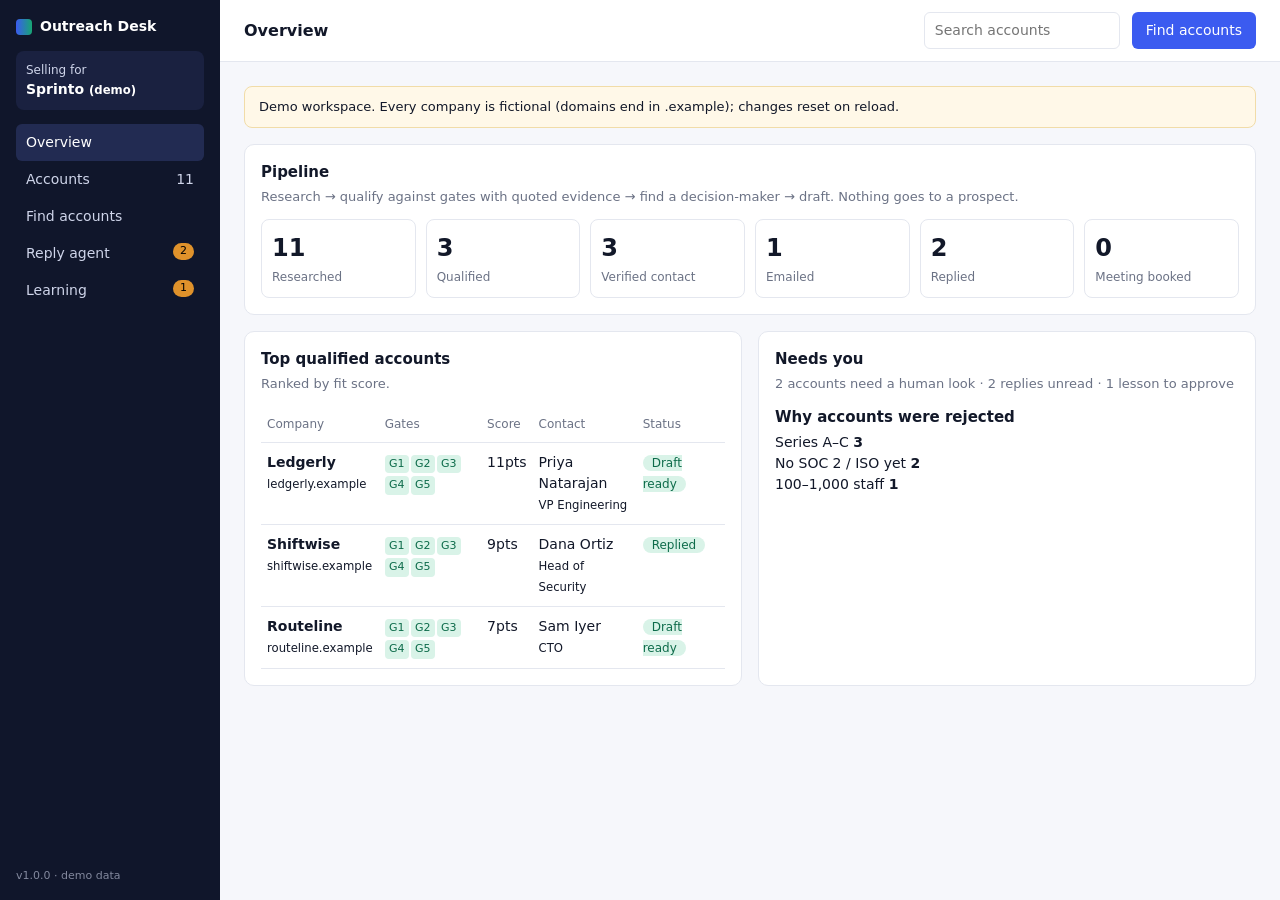
==== index.html @ 44a88e4c "Outreach Desk demo app Co-Authored-By: Claude Sonnet 5.5 <noreply@anthropic.com>" ====
<!doctype html>
<html lang="en">
<head>
<meta charset="utf-8">
<meta name="viewport" content="width=device-width,initial-scale=1">
<title>Outreach Desk</title>
<link rel="stylesheet" href="style.css">
</head>
<body>
<aside>
  <div class="brand"><span class="logo"></span>Outreach Desk</div>
  <div class="selling">Selling for<b>Sprinto <small>(demo)</small></b></div>
  <nav id="nav"></nav>
  <div class="foot">v1.0.0 · demo data</div>
</aside>
<div class="main">
  <header>
    <h1 id="title">Overview</h1>
    <input id="search" placeholder="Search accounts">
    <button class="primary" onclick="go('find')">Find accounts</button>
  </header>
  <main id="view"></main>
</div>
<script src="app.js"></script>
</body>
</html>
---- style.css ----
:root{--bg:#f6f7fb;--card:#fff;--ink:#121829;--mute:#6b7285;--line:#e4e7ef;--brand:#3b5bf0;--side:#10162b;--ok:#17a673;--warn:#e0922b;--bad:#d9534f}
*{box-sizing:border-box}body{margin:0;display:flex;min-height:100vh;font:14px/1.5 system-ui,sans-serif;background:var(--bg);color:var(--ink)}
aside{width:220px;background:var(--side);color:#cfd5ea;padding:16px;display:flex;flex-direction:column;gap:14px;position:sticky;top:0;height:100vh}
.brand{font-weight:700;color:#fff;display:flex;gap:8px;align-items:center}.logo{width:16px;height:16px;border-radius:4px;background:linear-gradient(90deg,#3b5bf0,#17a673)}
.selling{background:#1a2140;padding:10px;border-radius:8px;font-size:12px}.selling b{display:block;color:#fff;font-size:14px}
nav button{display:flex;width:100%;justify-content:space-between;background:none;border:0;color:inherit;padding:8px 10px;border-radius:6px;cursor:pointer;font:inherit;text-align:left}
nav button:hover,nav button.on{background:#222b52;color:#fff}.badge{background:var(--warn);color:#000;border-radius:9px;padding:0 7px;font-size:11px}
.foot{margin-top:auto;font-size:11px;opacity:.6}
.main{flex:1;min-width:0}header{display:flex;gap:12px;align-items:center;padding:12px 24px;background:var(--card);border-bottom:1px solid var(--line);position:sticky;top:0}
header h1{font-size:16px;margin:0;flex:1}input,select,textarea{border:1px solid var(--line);border-radius:6px;padding:7px 10px;font:inherit;background:#fff}
button.primary{background:var(--brand);color:#fff;border:0;border-radius:6px;padding:8px 14px;cursor:pointer;font:inherit}
button.ghost{background:#fff;border:1px solid var(--line);border-radius:6px;padding:6px 10px;cursor:pointer;font:inherit}
main{padding:24px;display:grid;gap:16px;max-width:1100px}.card{background:var(--card);border:1px solid var(--line);border-radius:10px;padding:16px}
.card h2{margin:0 0 4px;font-size:15px}.sub{color:var(--mute);font-size:13px;margin:0 0 12px}
.note{background:#fff8e8;border:1px solid #f1dca8;border-radius:8px;padding:10px 14px;font-size:13px}
.funnel{display:grid;grid-template-columns:repeat(auto-fit,minmax(130px,1fr));gap:10px}.stat{border:1px solid var(--line);border-radius:8px;padding:10px}.stat b{font-size:24px;display:block}.stat span{color:var(--mute);font-size:12px}
table{width:100%;border-collapse:collapse}th{text-align:left;color:var(--mute);font-weight:500;font-size:12px}td,th{padding:9px 6px;border-bottom:1px solid var(--line);vertical-align:top}
.gate{display:inline-block;width:24px;text-align:center;font-size:11px;border-radius:4px;margin-right:2px;padding:1px 0}.g-pass{background:#d9f3e8;color:#0d6b4a}.g-fail{background:#fbdcdb;color:#9a2724}.g-unk{background:#eee;color:#666}
.pill{border-radius:10px;padding:1px 9px;font-size:12px;background:#eef1fb}.pill.go{background:#d9f3e8;color:#0d6b4a}.pill.no{background:#fbdcdb;color:#9a2724}.pill.look{background:#fdebd0;color:#8a5200}
.cols{display:grid;grid-template-columns:1fr 1fr;gap:16px}@media(max-width:800px){aside{display:none}.cols{grid-template-columns:1fr}}
.draft{white-space:pre-wrap;background:#fafbff;border:1px solid var(--line);border-radius:8px;padding:12px;margin-top:8px}
.row{display:flex;gap:8px;align-items:center;flex-wrap:wrap}.reply{border-top:1px solid var(--line);padding:12px 0}
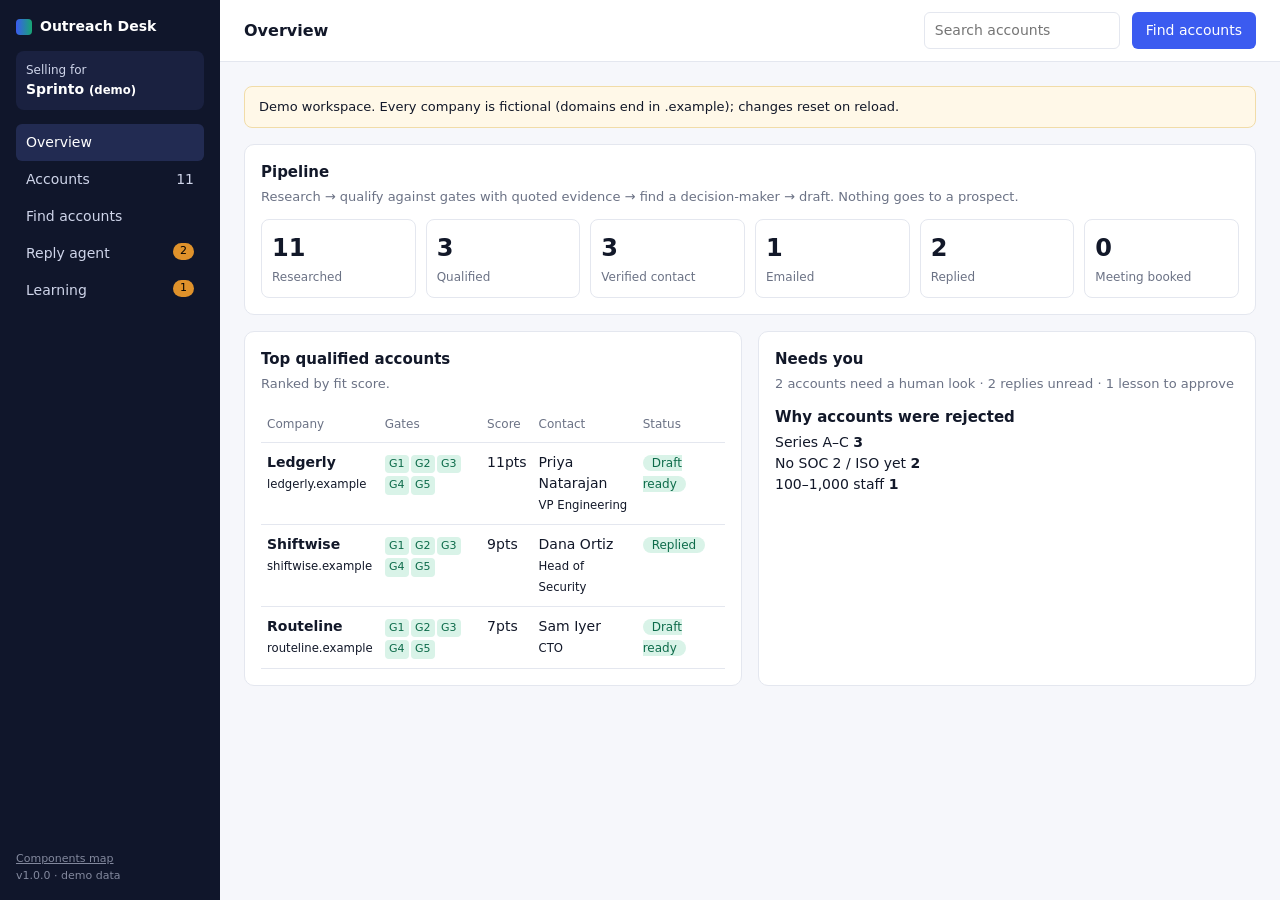
==== commit 1ff7c86f: "Add components map page Co-Authored-By: Claude Sonnet 5.5 <noreply@anthropic.com>" ====
--- a/index.html
+++ b/index.html
@@ -11,7 +11,7 @@
   <div class="brand"><span class="logo"></span>Outreach Desk</div>
   <div class="selling">Selling for<b>Sprinto <small>(demo)</small></b></div>
   <nav id="nav"></nav>
-  <div class="foot">v1.0.0 · demo data</div>
+  <div class="foot"><a href="components.html" style="color:#cfd5ea">Components map</a><br>v1.0.0 · demo data</div>
 </aside>
 <div class="main">
   <header>
